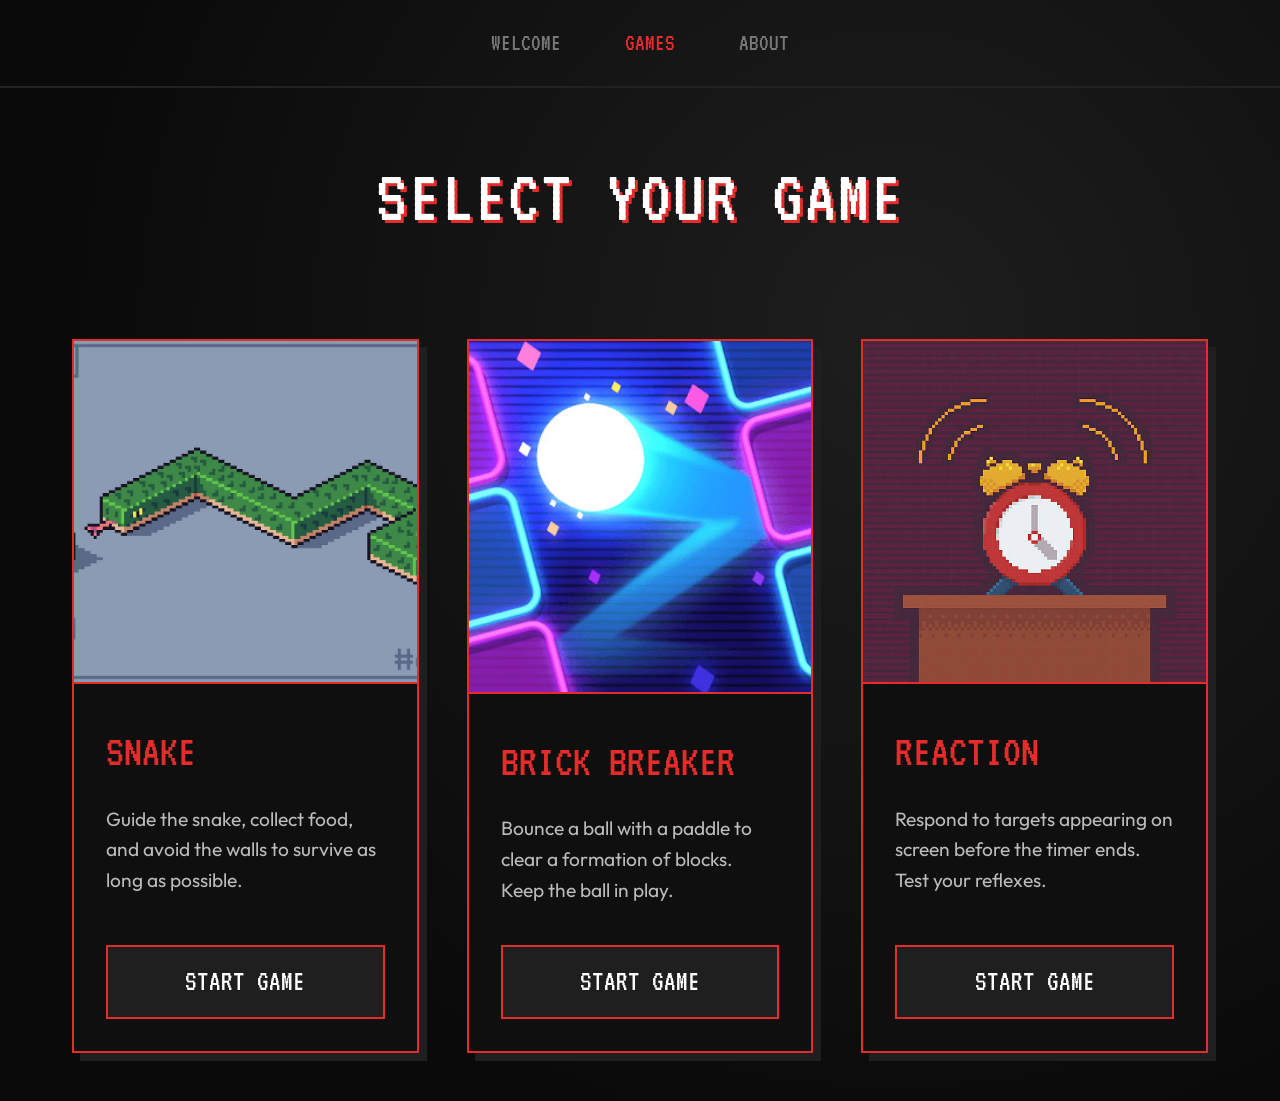
==== game.html @ 710284c8 "added games page" ====
<!DOCTYPE html>
<html lang="en">
<head>
    <meta charset="UTF-8">
    <meta name="viewport" content="width=device-width, initial-scale=1.0">
    <title>Games - Bento Arcade</title>
    <link href="https://fonts.googleapis.com/css2?family=Outfit:wght@400;600&family=VT323&display=swap" rel="stylesheet">
    <link rel="stylesheet" href="css/style.css">
    <link rel="stylesheet" href="css/game.css">
</head>
<body>
    <nav class="top-nav">
        <a href="index.html">Welcome</a>
        <a href="game.html" class="active">Games</a>
        <a href="about.html">About</a>
    </nav>

    <main class="games-container">
        <header class="page-header">
            <h1>SELECT YOUR GAME</h1>
        </header>

        <section class="game-library">
            <article class="library-card">
                <div class="thumbnail-box">
                    <img src="assets/snake-thumbnail1.jpg" alt="Snake Game">
                </div>
                <div class="game-info">
                    <h2>SNAKE</h2>
                    <p>Guide the snake, collect food, and avoid the walls to survive as long as possible.</p>
                    <a href="#play-snake" class="play-btn">START GAME</a>
                </div>
            </article>

            <article class="library-card">
                <div class="thumbnail-box">
                    <img src="assets/brick-thumbnail1.jpg" alt="Brick Breaker Game">
                </div>
                <div class="game-info">
                    <h2>BRICK BREAKER</h2>
                    <p>Bounce a ball with a paddle to clear a formation of blocks. Keep the ball in play.</p>
                    <a href="#play-brick" class="play-btn">START GAME</a>
                </div>
            </article>

            <article class="library-card">
                <div class="thumbnail-box">
                    <img src="assets/reaction-thumbnail1.jpg" alt="Reaction Game">
                </div>
                <div class="game-info">
                    <h2>REACTION</h2>
                    <p>Respond to targets appearing on screen before the timer ends. Test your reflexes.</p>
                    <a href="#play-reaction" class="play-btn">START GAME</a>
                </div>
            </article>
        </section>
    </main>

    <script src="js/game.js"></script>
</body>
</html>
---- css/style.css ----
@import url('https://fonts.googleapis.com/css2?family=Outfit:wght@400;600&family=VT323&display=swap');

:root {
  --bg-color: #0a0a0a;
  --accent-primary: #e62b2b;
  --accent-dark: #1f1f1f;
  --text-main: #e0e0e0;
}

* {
  box-sizing: border-box;
  margin: 0;
  padding: 0;
}

body {
  background-color: var(--bg-color);
  background-image: radial-gradient(circle at 70% 30%, #1e1e1e 0%, #0a0a0a 70%);
  color: var(--text-main);
  font-family: 'Outfit', sans-serif;
  line-height: 1.6;
  min-height: 100vh;
}

h1, h2, h3 {
  font-family: 'VT323', monospace;
  font-weight: normal;
}

.top-nav {
  display: flex;
  justify-content: center;
  gap: 4rem;
  padding: 1.5rem 2rem;
  border-bottom: 2px solid #222;
}

.top-nav a {
  color: #777;
  text-decoration: none;
  font-family: 'VT323', monospace;
  font-size: 1.5rem;
  text-transform: uppercase;
  transition: color 0.2s;
}

.top-nav a:hover, .top-nav a.active {
  color: var(--accent-primary);
}

.welcome-container {
  max-width: 1000px;
  margin: 0 auto;
  padding: 4rem 2rem;
}

.hero {
  display: flex;
  align-items: center;
  justify-content: space-between;
  margin-bottom: 6rem;
  gap: 2rem;
}

.hero-content {
  flex: 1;
  text-align: left;
}

.hero-visual {
  flex: 1;
  display: flex;
  justify-content: center;
}

.hero-visual img {
  width: 280px;
  height: auto;
  filter: drop-shadow(0px 10px 15px rgba(230, 43, 43, 0.15));
}

.hero h1 {
  font-size: 4.5rem;
  white-space: nowrap;
  margin-bottom: 1rem;
  letter-spacing: 3px;
  color: var(--text-main);
  line-height: 1.1;
  text-shadow: 2px 2px 0px var(--accent-primary);
}

.hero p {
  font-size: 1.2rem;
  max-width: 450px;
  margin-bottom: 3rem;
  color: #999;
}

.enter-btn {
  display: inline-block;
  background-color: var(--accent-dark);
  color: var(--text-main);
  padding: 1rem 2.5rem;
  font-family: 'VT323', monospace;
  font-size: 2rem;
  text-decoration: none;
  transition: all 0.2s ease;
  border: 2px solid var(--accent-primary);
  box-shadow: 4px 4px 0px var(--accent-primary);
}

.enter-btn:hover {
  background-color: var(--accent-primary);
  color: #fff;
  transform: translate(2px, 2px);
  box-shadow: 2px 2px 0px var(--accent-primary);
}

.highlight-box {
  text-align: left;
}

.highlight-box h2 {
  font-size: 2.5rem;
  margin-bottom: 1.5rem;
  color: #fff;
}

.games-list {
  display: flex;
  flex-direction: column;
  gap: 2.5rem;
}

.game-wrapper {
  background-color: #0f0f0f;
  padding: 2.5rem;
  box-shadow: 8px 8px 0px var(--accent-primary);
}

.game-wrapper h3 {
  font-size: 2.5rem;
  margin-bottom: 0.5rem;
  text-transform: uppercase;
  color: var(--accent-primary);
}

.game-wrapper p {
  margin-bottom: 2rem;
  font-size: 1.2rem;
  color: #aaa;
}

.play-link {
  background-color: var(--accent-primary);
  color: var(--text-main);
  text-decoration: none;
  padding: 10px 20px;
  font-family: 'VT323', monospace;
  font-size: 1.5rem;
  text-transform: uppercase;
  display: inline-block;
  transition: all 0.2s;
}

.play-link:hover {
  background-color: transparent;
  color: #fff;
}
---- css/game.css ----
.games-container {
  max-width: 1200px;
  margin: 0 auto;
  padding: 3rem 2rem;
}

.page-header {
  text-align: center;
  margin-bottom: 5rem;
}

.page-header h1 {
  font-size: 4.8rem;
  color: #fff;
  text-shadow: 3px 3px 0px var(--accent-primary);
  letter-spacing: 2px;
}

.game-library {
  display: grid;
  grid-template-columns: repeat(3, 1fr);
  gap: 3rem;
}

.library-card {
  background-color: #0f0f0f;
  border: 2px solid var(--accent-primary);
  box-shadow: 8px 8px 0px var(--accent-dark);
  display: flex;
  flex-direction: column;
}

.thumbnail-box {
  width: 100%;
  aspect-ratio: 1 / 1;
  border-bottom: 2px solid var(--accent-primary);
}

.thumbnail-box img {
  width: 100%;
  height: 100%;
  object-fit: cover;
}

.game-info {
  padding: 2rem;
  display: flex;
  flex-direction: column;
  flex-grow: 1;
}

.game-info h2 {
  font-size: 2.8rem;
  color: var(--accent-primary);
  margin-bottom: 1rem;
}

.game-info p {
  font-size: 1.2rem;
  color: #bbb;
  margin-bottom: 2.5rem;
  flex-grow: 1;
}

.play-btn {
  background-color: var(--accent-dark);
  color: #fff;
  text-decoration: none;
  padding: 12px;
  font-family: 'VT323', monospace;
  font-size: 1.8rem;
  text-align: center;
  border: 2px solid var(--accent-primary);
  transition: all 0.2s;
}

.play-btn:hover {
  background-color: var(--accent-primary);
}
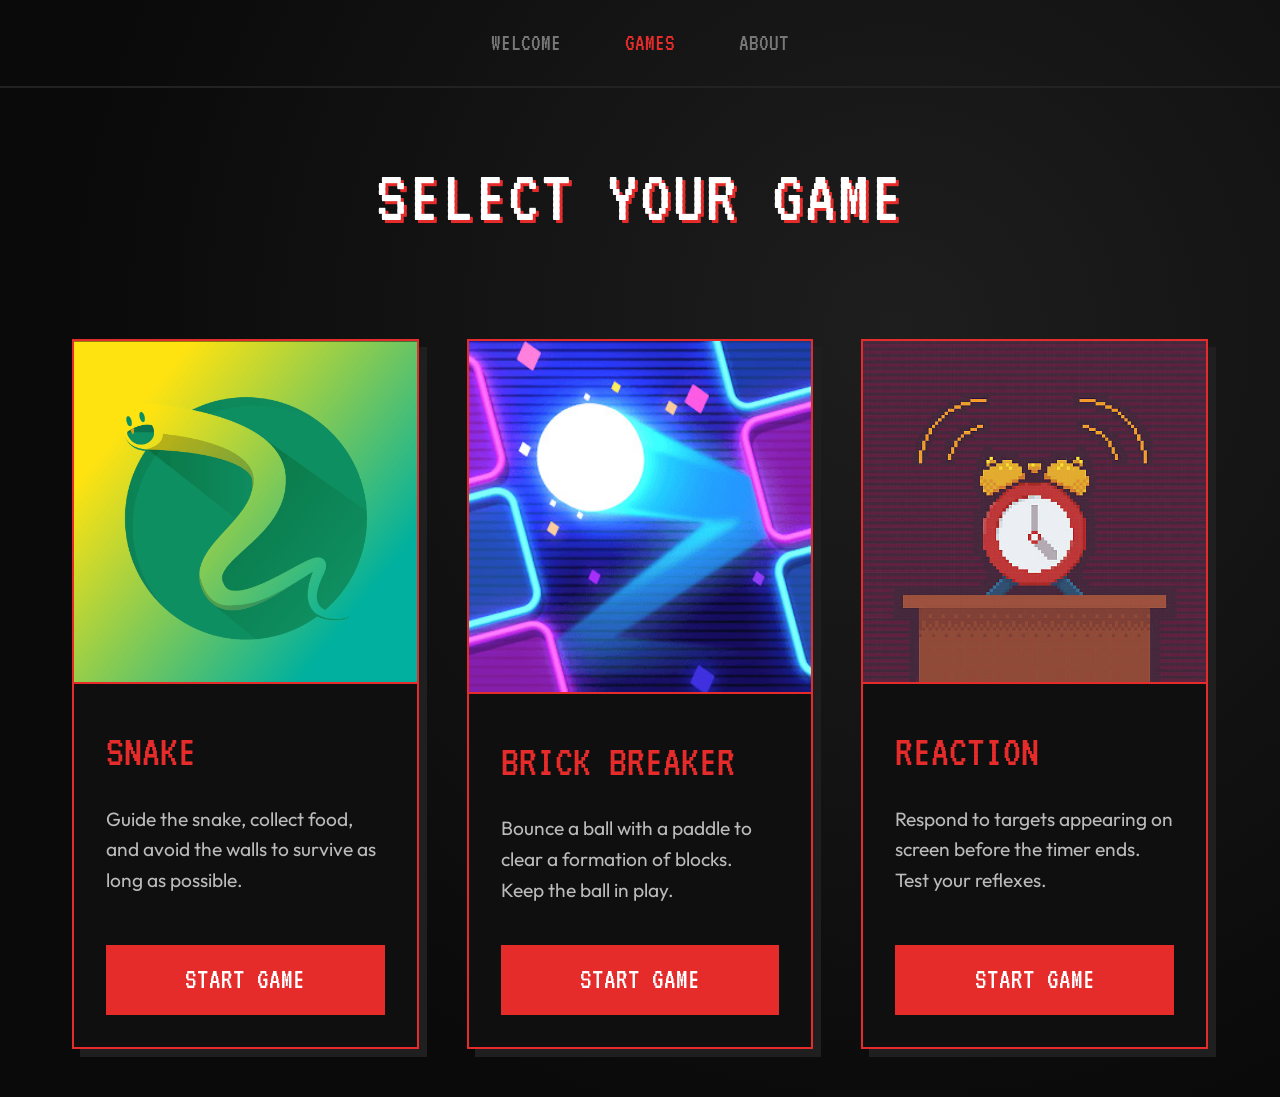
==== commit 093f62f0: "added reaction game" ====
--- a/game.html
+++ b/game.html
@@ -23,7 +23,7 @@
         <section class="game-library">
             <article class="library-card">
                 <div class="thumbnail-box">
-                    <img src="assets/snake-thumbnail1.jpg" alt="Snake Game">
+                    <img src="assets/snake-thumbnail1.png" alt="Snake Game">
                 </div>
                 <div class="game-info">
                     <h2>SNAKE</h2>
@@ -57,5 +57,8 @@
     </main>
 
     <script src="js/game.js"></script>
+    <script src="js/snake.js"></script>
+    <script src="js/brick.js"></script>
+    <script src="js/reaction.js"></script>
 </body>
 </html>
--- a/css/game.css
+++ b/css/game.css
@@ -63,17 +63,16 @@
 }
 
 .play-btn {
-  background-color: var(--accent-dark);
+  background-color: var(--accent-primary);
   color: #fff;
   text-decoration: none;
   padding: 12px;
   font-family: 'VT323', monospace;
   font-size: 1.8rem;
   text-align: center;
-  border: 2px solid var(--accent-primary);
   transition: all 0.2s;
 }
 
 .play-btn:hover {
-  background-color: var(--accent-primary);
+  background-color: transparent;
 }
